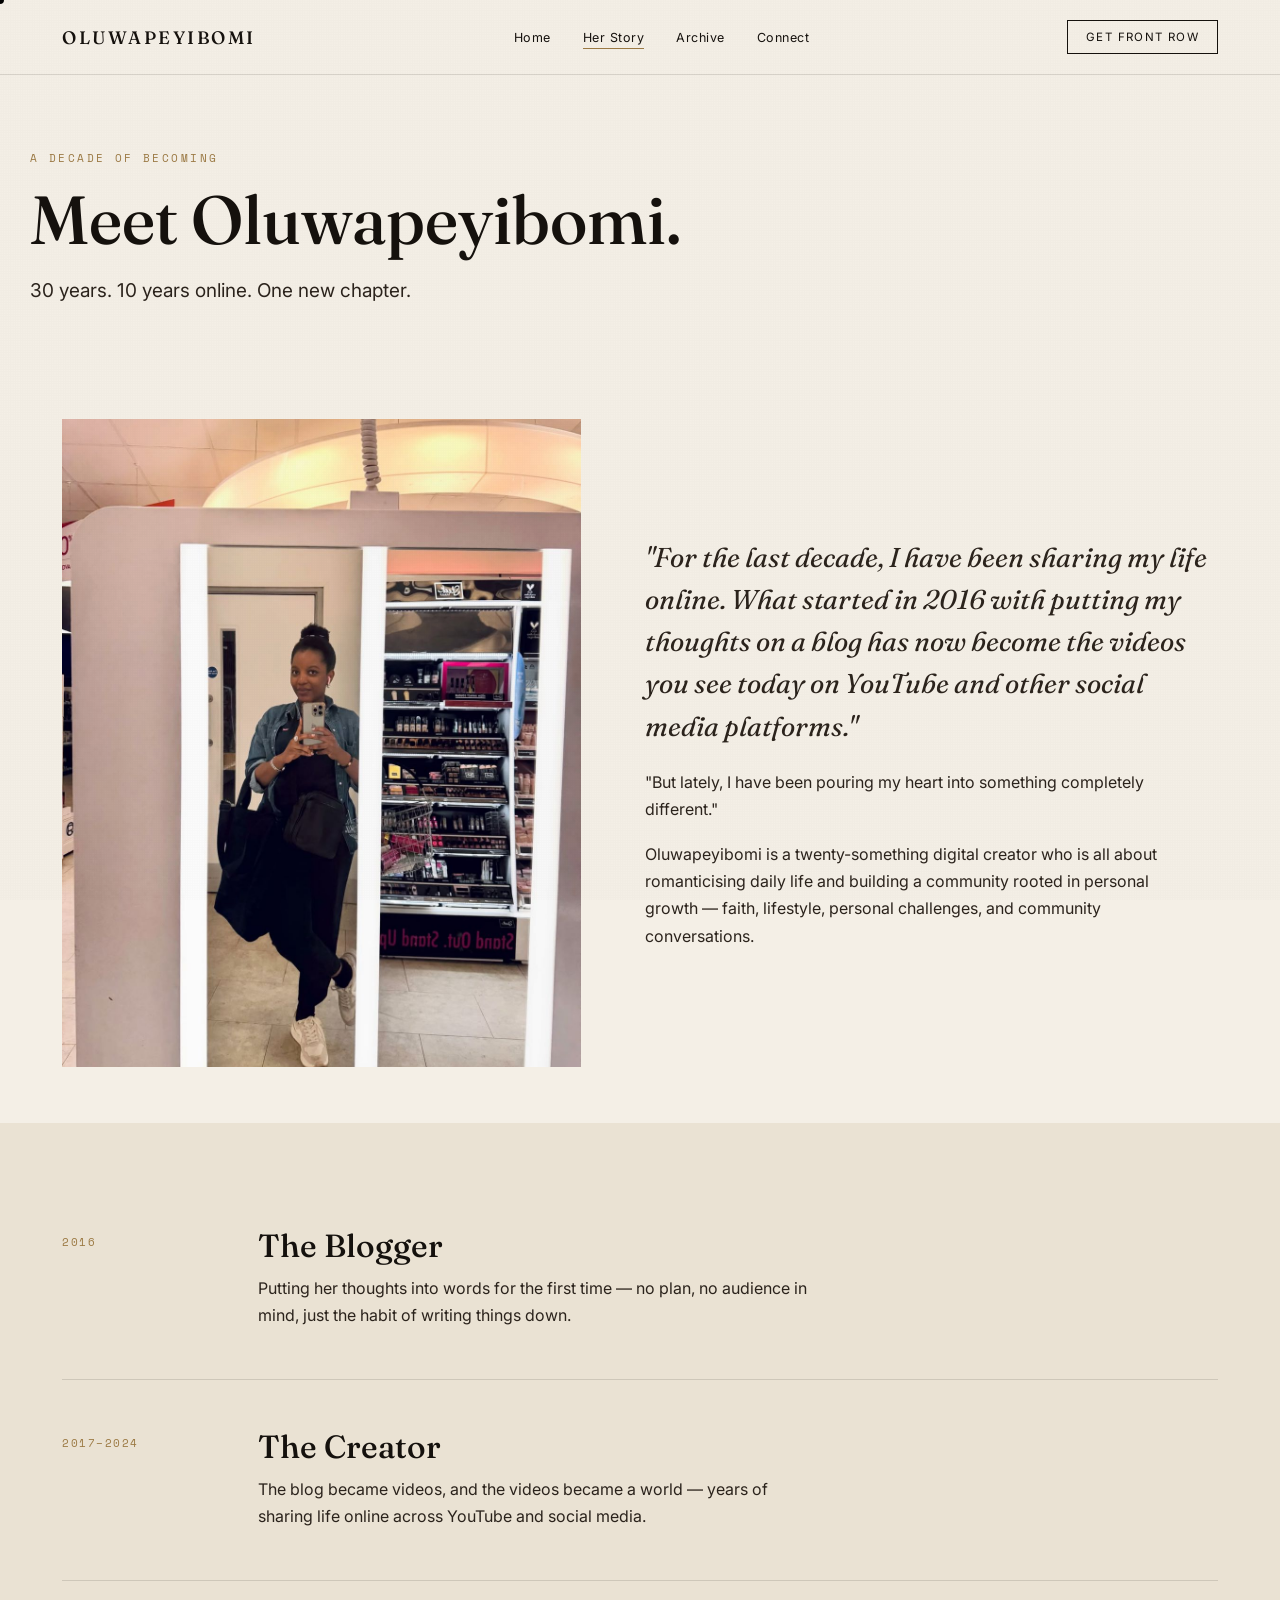
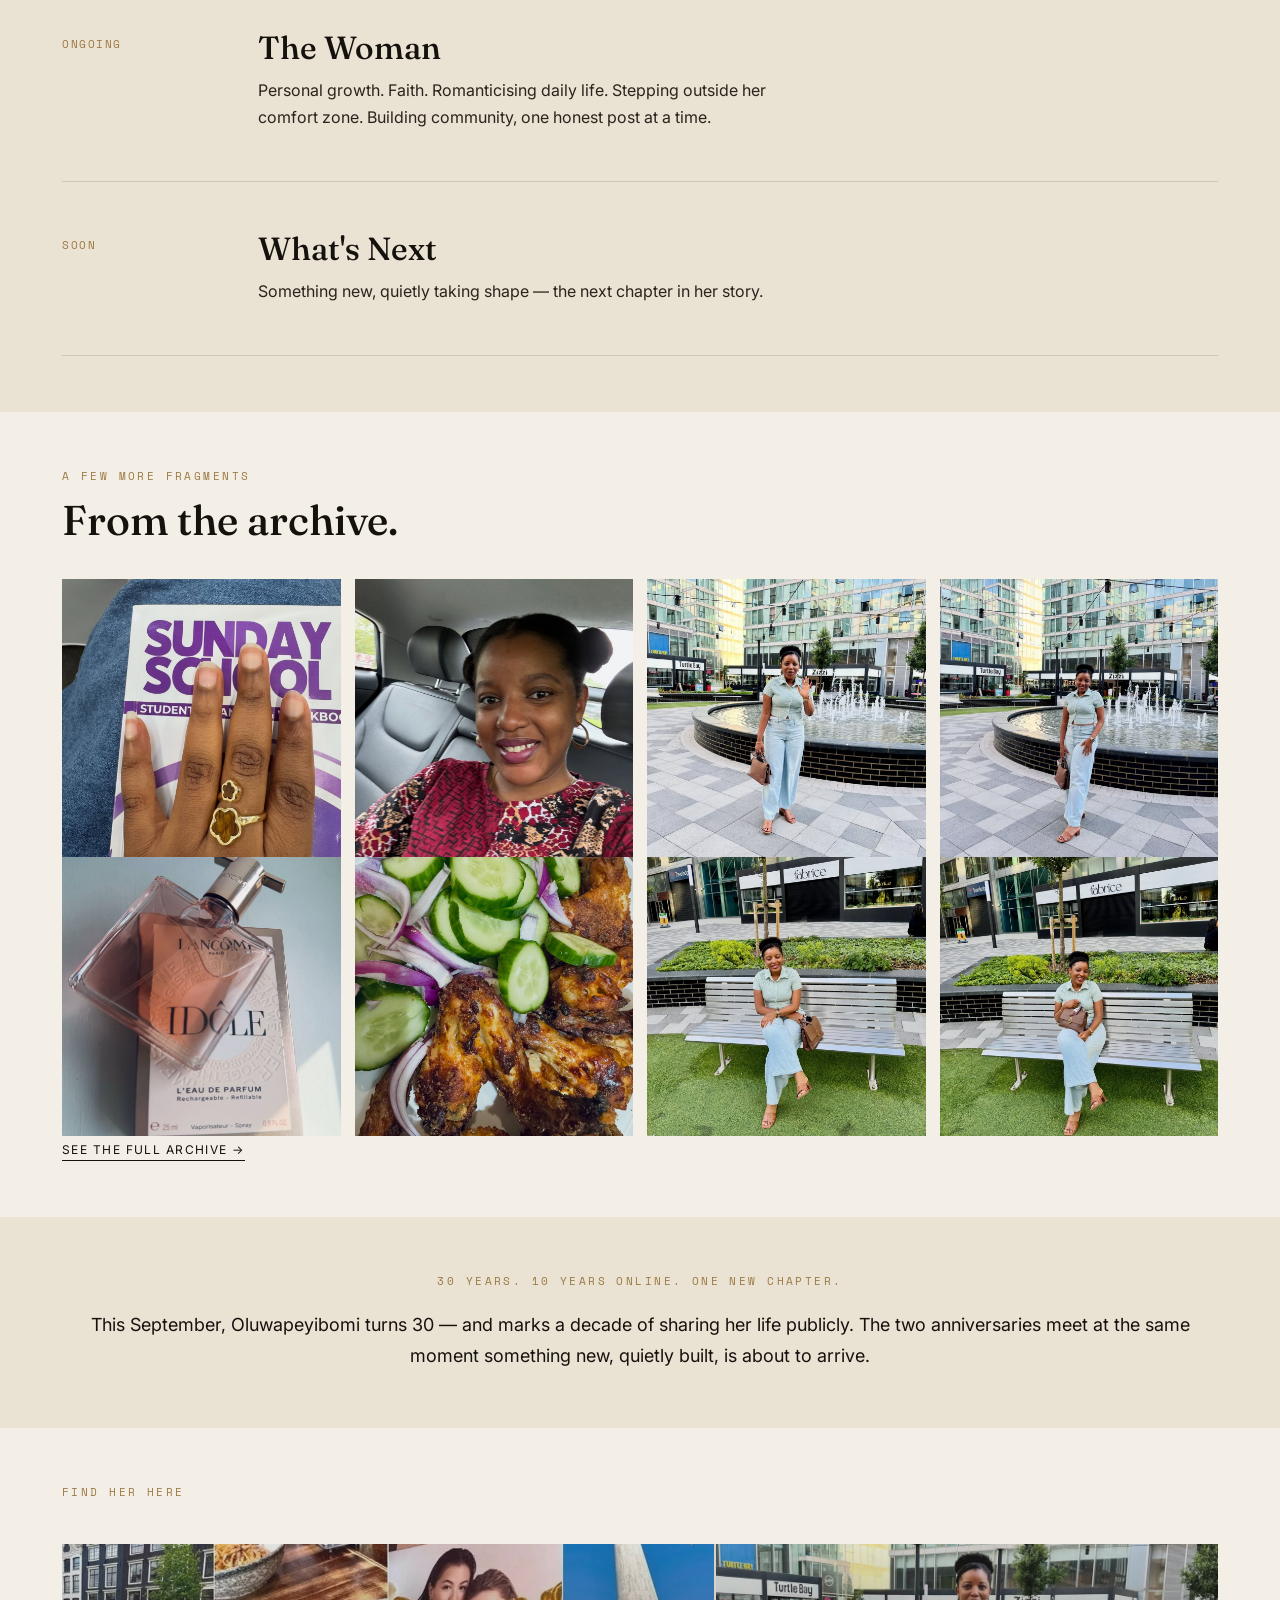
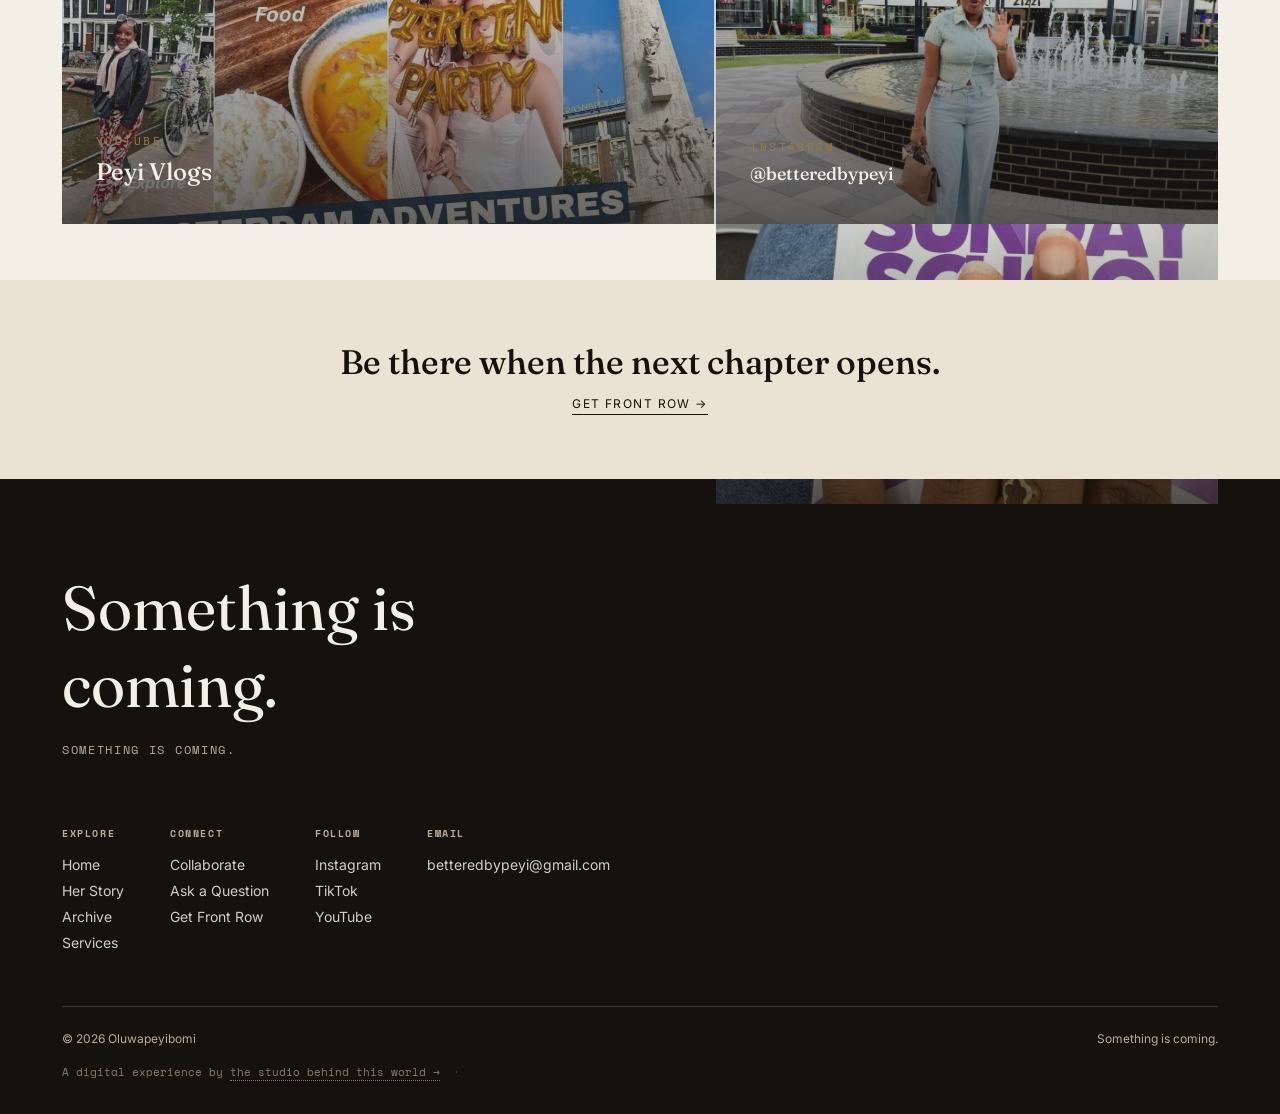
==== about.html @ 67ed39f3 "Add admin panel" ====
<!DOCTYPE html>
<html lang="en">
<head>
<meta charset="UTF-8">
<meta name="viewport" content="width=device-width, initial-scale=1.0">
<title>Her Story — Oluwapeyibomi</title>
<meta name="description" content="A decade of becoming — 30 years of life, 10 years online, and the story so far.">
<meta property="og:title" content="Her Story — Oluwapeyibomi">
<meta property="og:description" content="A decade of becoming — 30 years of life, 10 years online, and the story so far.">
<meta property="og:type" content="website">
<meta property="og:image" content="images/hero/cameraroll-01.jpg">
<link rel="preconnect" href="https://fonts.googleapis.com">
<link rel="preconnect" href="https://fonts.gstatic.com" crossorigin>
<link href="https://fonts.googleapis.com/css2?family=Fraunces:opsz,wght,ital@9..144,300..700,0..1&family=Inter:wght@300;400;500;600&family=Space+Mono:wght@400;700&display=swap" rel="stylesheet">
<link rel="stylesheet" href="style.css">
<script src="theme-loader.js" defer></script>
</head>
<body data-page="about">
<a href="#main" class="skip-link">Skip to content</a>
<div class="scroll-progress" id="scrollProgress"></div>
<div class="page-transition" id="pageTransition">Oluwapeyibomi</div>

<header class="site-nav">
  <div class="nav-row">
    <a href="index.html" class="wordmark" data-nav="home" data-transition>OLUWAPEYIBOMI</a>
    <nav class="nav-links">
      <a href="index.html" data-nav="home" data-transition>Home</a>
      <a href="about.html" data-nav="about" data-transition>Her Story</a>
      <a href="archive.html" data-nav="archive" data-transition>Archive</a>
      <a href="connect.html" data-nav="connect" data-transition>Connect</a>
    </nav>
    <a href="waitlist.html" class="nav-cta desktop-only magnetic" data-nav="waitlist" data-transition data-cursor="ENTER">Get Front Row</a>
    <button class="menu-btn" id="menuOpen" aria-label="Open menu"><span></span><span></span><span></span></button>
  </div>
</header>

<div class="mobile-menu" id="mobileMenu">
  <button class="close-btn" id="menuClose">Close &#10005;</button>
  <a href="index.html" data-nav="home" data-transition>Home</a>
  <a href="about.html" data-nav="about" data-transition>Her Story</a>
  <a href="archive.html" data-nav="archive" data-transition>Archive</a>
  <a href="connect.html" data-nav="connect" data-transition>Connect</a>
  <a href="ask.html" data-nav="ask" data-transition>Ask a Question</a>
  <a href="waitlist.html" class="mm-cta" data-nav="waitlist" data-transition>Get Front Row</a>
</div>

<div class="sticky-cta" id="stickyCta">
  <span>Something is coming</span>
  <a href="waitlist.html" data-transition>Get Front Row &rarr;</a>
</div>

<main id="main">

  <div class="page-head container">
    <div class="mono-label">A DECADE OF BECOMING</div>
    <h1>Meet Oluwapeyibomi.</h1>
    <p class="editorial-lede" style="margin-top:20px;">30 years. 10 years online. One new chapter.</p>
  </div>

  <section class="section-tight" data-theme="light">
    <div class="container split reveal">
      <div class="pframe pframe-archive hoverable" data-lightbox-id="softlife-01" data-cursor="VIEW"><img src="images/full/softlife-01.jpg" loading="lazy" decoding="async" alt="IN JPEGS1-14 Not a morning person but trying to smile2-14 At my favourite heal…"></div>
      <div>
        <p class="quiet-statement">"For the last decade, I have been sharing my life online. What started in 2016 with putting my thoughts on a blog has now become the videos you see today on YouTube and other social media platforms."</p>
        <p style="margin-top:22px;color:var(--color-charcoal-softer);max-width:52ch;">"But lately, I have been pouring my heart into something completely different."</p>
        <p style="margin-top:18px;color:var(--color-charcoal-softer);max-width:52ch;">Oluwapeyibomi is a twenty-something digital creator who is all about romanticising daily life and building a community rooted in personal growth &mdash; faith, lifestyle, personal challenges, and community conversations.</p>
      </div>
    </div>
  </section>

  <section class="section-tight section-cream2" data-theme="light">
    <div class="container reveal">
      <div class="narrative-row"><div class="narrative-tag">2016</div><div><h3>The Blogger</h3><p>Putting her thoughts into words for the first time &mdash; no plan, no audience in mind, just the habit of writing things down.</p></div></div>
      <div class="narrative-row"><div class="narrative-tag">2017&ndash;2024</div><div><h3>The Creator</h3><p>The blog became videos, and the videos became a world &mdash; years of sharing life online across YouTube and social media.</p></div></div>
      <div class="narrative-row"><div class="narrative-tag">ONGOING</div><div><h3>The Woman</h3><p>Personal growth. Faith. Romanticising daily life. Stepping outside her comfort zone. Building community, one honest post at a time.</p></div></div>
      <div class="narrative-row"><div class="narrative-tag">Soon</div><div><h3>What's Next</h3><p>Something new, quietly taking shape &mdash; the next chapter in her story.</p></div></div>
    </div>
  </section>

  <section class="section-tight" data-theme="light">
    <div class="container reveal">
      <div class="mono-label">A FEW MORE FRAGMENTS</div>
      <h2 class="display-md" style="margin-top:14px;">From the archive.</h2>
      <div class="masonry" style="margin-top:36px;"><div class="pframe pframe-square hoverable" data-lightbox-id="softlife-03" data-cursor="VIEW"><img src="images/full/softlife-03.jpg" loading="lazy" decoding="async" alt="IN JPEGS1-14 Not a morning person but trying to smile2-14 At my favourite heal…"></div>
<div class="pframe pframe-square hoverable" data-lightbox-id="softlife-04" data-cursor="VIEW"><img src="images/full/softlife-04.jpg" loading="lazy" decoding="async" alt="IN JPEGS1-14 Not a morning person but trying to smile2-14 At my favourite heal…"></div>
<div class="pframe pframe-square hoverable" data-lightbox-id="softlife-05" data-cursor="VIEW"><img src="images/full/softlife-05.jpg" loading="lazy" decoding="async" alt="IN JPEGS1-14 Not a morning person but trying to smile2-14 At my favourite heal…"></div>
<div class="pframe pframe-square hoverable" data-lightbox-id="softlife-06" data-cursor="VIEW"><img src="images/full/softlife-06.jpg" loading="lazy" decoding="async" alt="IN JPEGS1-14 Not a morning person but trying to smile2-14 At my favourite heal…"></div>
<div class="pframe pframe-square hoverable" data-lightbox-id="cameraroll-03" data-cursor="VIEW"><img src="images/full/cameraroll-03.jpg" loading="lazy" decoding="async" alt="Remember when we just posted on IG and went about our day without overthinking, no…"></div>
<div class="pframe pframe-square hoverable" data-lightbox-id="cameraroll-04" data-cursor="VIEW"><img src="images/full/cameraroll-04.jpg" loading="lazy" decoding="async" alt="Remember when we just posted on IG and went about our day without overthinking, no…"></div>
<div class="pframe pframe-square hoverable" data-lightbox-id="cameraroll-05" data-cursor="VIEW"><img src="images/full/cameraroll-05.jpg" loading="lazy" decoding="async" alt="Remember when we just posted on IG and went about our day without overthinking, no…"></div>
<div class="pframe pframe-square hoverable" data-lightbox-id="cameraroll-06" data-cursor="VIEW"><img src="images/full/cameraroll-06.jpg" loading="lazy" decoding="async" alt="Remember when we just posted on IG and went about our day without overthinking, no…"></div></div>
      <a href="archive.html" class="btn-ghost" data-transition style="margin-top:6px;display:inline-block;">See the full archive &rarr;</a>
    </div>
  </section>

  <section class="section-tight section-cream2" data-theme="light">
    <div class="container center-block reveal">
      <div class="mono-label">30 YEARS. 10 YEARS ONLINE. ONE NEW CHAPTER.</div>
      <p style="margin-top:20px;font-size:18px;line-height:1.75;">This September, Oluwapeyibomi turns 30 &mdash; and marks a decade of sharing her life publicly. The two anniversaries meet at the same moment something new, quietly built, is about to arrive.</p>
    </div>
  </section>

  <section class="section-tight" data-theme="light">
    <div class="container reveal">
      <div class="mono-label">FIND HER HERE</div>
      <div class="dw-grid">
        <a class="dw-cell" href="https://youtube.com/@peyivlogs" target="_blank" rel="noopener" style="min-height:280px;" data-cursor="WATCH"><img src="images/full/vlogs-01.jpg" alt="Peyi Vlogs"><div class="dw-cell-inner"><div class="mono-label">YOUTUBE</div><h3>Peyi Vlogs</h3></div></a>
        <div>
          <a class="dw-cell" href="https://www.instagram.com/betteredbypeyi" target="_blank" rel="noopener" style="min-height:139px;margin-bottom:1px;" data-cursor="VIEW"><img src="images/full/cameraroll-03.jpg" alt="Instagram"><div class="dw-cell-inner"><div class="mono-label">INSTAGRAM</div><h3 style="font-size:18px;">@betteredbypeyi</h3></div></a>
          <a class="dw-cell" href="https://www.tiktok.com/@betteredbypeyi" target="_blank" rel="noopener" style="min-height:139px;" data-cursor="VIEW"><img src="images/full/softlife-03.jpg" alt="TikTok"><div class="dw-cell-inner"><div class="mono-label">TIKTOK</div><h3 style="font-size:18px;">@betteredbypeyi</h3></div></a>
        </div>
      </div>
    </div>
  </section>

  <div class="cta-band section-cream2 reveal" data-theme="light">
    <div class="container-narrow">
      <h3 class="display-md">Be there when the next chapter opens.</h3>
      <a href="waitlist.html" class="btn-ghost" data-transition>Get Front Row &rarr;</a>
    </div>
  </div>
</main>

<footer data-theme="dark">
  <div class="container">
    <div class="footer-statement">Something is<br>coming.</div>
    <div class="footer-sub">Something is coming.</div>
    <div class="footer-top">
      <div class="footer-links">
        <div class="footer-col">
          <h4>Explore</h4>
          <a href="index.html" data-transition>Home</a>
          <a href="about.html" data-transition>Her Story</a>
          <a href="archive.html" data-transition>Archive</a>
          <a href="services.html" data-transition>Services</a>
        </div>
        <div class="footer-col">
          <h4>Connect</h4>
          <a href="connect.html" data-transition>Collaborate</a>
          <a href="ask.html" data-transition>Ask a Question</a>
          <a href="waitlist.html" data-transition>Get Front Row</a>
        </div>
        <div class="footer-col">
          <h4>Follow</h4>
          <a href="https://www.instagram.com/betteredbypeyi" target="_blank" rel="noopener">Instagram</a>
          <a href="https://www.tiktok.com/@betteredbypeyi" target="_blank" rel="noopener">TikTok</a>
          <a href="https://youtube.com/@peyivlogs" target="_blank" rel="noopener">YouTube</a>
        </div>
        <div class="footer-col">
          <h4>Email</h4>
          <a href="mailto:betteredbypeyi@gmail.com">betteredbypeyi@gmail.com</a>
        </div>
      </div>
    </div>
    <div class="footer-bottom">
      <span>&copy; <span id="yearNow"></span> Oluwapeyibomi</span>
      <span>Something is coming.</span>
    </div>
    <div class="footer-credit">
      A digital experience by <a href="#" id="creditLink">the studio behind this world &rarr;</a>
      <span class="footer-credit-mark" id="secretMark" tabindex="0" role="button" aria-label="A small mark">&middot;</span>
      <div class="secret-message" id="secretMessage">You found something that wasn't asking for your attention.<br>Maybe that's the point.</div>
    </div>
  </div>
</footer>

<div class="credits-overlay" id="creditsOverlay">
  <button class="credits-close">Close &#10005;</button>
  <div class="credits-inner">
    <div class="mono-label">THE PERSON WHO BUILT THIS WORLD</div>
    <p class="quiet-statement" style="margin:20px auto 0;">A quiet, image-driven website built to slow visitors down before it asks anything of them.</p>
    <div class="credits-list">
      <div class="credits-row"><span>Creative direction</span><span>&mdash;</span></div>
      <div class="credits-row"><span>Interaction design</span><span>&mdash;</span></div>
      <div class="credits-row"><span>Typography</span><span>Fraunces / Inter / Space Mono</span></div>
      <div class="credits-row"><span>Motion</span><span>Noise &rarr; Focus system</span></div>
      <div class="credits-row"><span>Development</span><span>&mdash;</span></div>
    </div>
  </div>
</div>

<div class="lightbox" id="lightbox">
  <button class="lightbox-close" id="lbClose">Close &#10005;</button>
  <button class="lightbox-nav lightbox-prev" id="lbPrev" aria-label="Previous image">&#8592;</button>
  <button class="lightbox-nav lightbox-next" id="lbNext" aria-label="Next image">&#8594;</button>
  <div class="lightbox-stage"><img id="lbImg" src="" alt=""></div>
  <div class="lightbox-meta">
    <div class="lightbox-cat" id="lbCat"></div>
    <div class="lightbox-caption" id="lbCaption"></div>
    <div class="lightbox-counter" id="lbCounter"></div>
  </div>
</div>

<script src="images/manifest.js"></script>
<script src="script.js"></script>
</body>
</html>
---- style.css ----
/* =========================================================
   OLUWAPEYIBOMI — design system v5
   ========================================================= */

:root{
  /* ---- color ---- */
  --color-cream:#F4EFE6;
  --color-paper:#FAF7F1;
  --color-cream-2:#EAE2D3;
  --color-charcoal:#15110D;
  --color-charcoal-soft:#221B15;
  --color-charcoal-softer:#2B231C;
  --color-taupe:#8C7A67;
  --color-taupe-light:#BBAA97;
  --color-accent:#9C7A44;
  --color-accent-soft:#D8B98A;
  --color-line: rgba(21,17,13,0.13);
  --color-line-invert: rgba(244,239,230,0.16);
  --color-warn:#A6432F;

  /* ---- type ---- */
  --font-display:'Fraunces', serif;
  --font-body:'Inter', sans-serif;
  --font-mono:'Space Mono', monospace;

  /* ---- easing ---- */
  --ease-smooth: cubic-bezier(.22,.61,.36,1);
  --ease-expo: cubic-bezier(.16,1,.3,1);
  --ease-dramatic: cubic-bezier(.76,0,.24,1);

  /* ---- spacing ---- */
  --space-xs: 8px;
  --space-sm: 16px;
  --space-md: 28px;
  --space-lg: 56px;
  --space-xl: 96px;
  --space-2xl: 140px;

  --container: 1220px;
  --container-narrow: 800px;

  /* ---- z-layers ---- */
  --z-nav: 500;
  --z-cursor: 3000;
  --z-transition: 2500;
  --z-lightbox: 2000;
  --z-menu: 600;
  --z-sticky: 400;
  --z-grain: 9999;

  --mx: 0;
  --my: 0;
}

*{box-sizing:border-box;}
html{scroll-behavior:smooth;}
body{
  margin:0;background:var(--color-cream);color:var(--color-charcoal);font-family:var(--font-body);
  font-weight:400;-webkit-font-smoothing:antialiased;overflow-x:hidden;
}
img{max-width:100%;display:block;}
a{color:inherit;text-decoration:none;}
button{font-family:inherit;cursor:pointer;background:none;border:none;color:inherit;}
::selection{background:var(--color-accent);color:var(--color-cream);}
:focus-visible{outline:2px solid var(--color-accent);outline-offset:3px;}
.skip-link{position:absolute;left:-999px;top:0;background:var(--color-charcoal);color:var(--color-cream);padding:14px 20px;z-index:2000;font-size:13px;}
.skip-link:focus{left:12px;top:12px;}

body::before{
  content:'';position:fixed;inset:0;pointer-events:none;z-index:var(--z-grain);opacity:.02;
  background-image:radial-gradient(rgba(0,0,0,.6) 1px, transparent 1px);
  background-size:2.4px 2.4px;
  mix-blend-mode:multiply;
}

@media (prefers-reduced-motion: reduce){
  *{animation-duration:.001ms !important;animation-iteration-count:1 !important;transition-duration:.001ms !important;scroll-behavior:auto !important;}
}

/* ---------- TYPE SYSTEM ---------- */
.mono-label{font-family:var(--font-mono);font-size:11px;letter-spacing:.22em;text-transform:uppercase;color:var(--color-accent);}
.section-dark .mono-label{color:var(--color-taupe-light);}
.display-xl{font-family:var(--font-display);font-weight:500;line-height:.98;letter-spacing:-.01em;font-size:clamp(3rem,9vw,7.4rem);margin:0;}
.display-lg{font-family:var(--font-display);font-weight:500;line-height:1.03;letter-spacing:-.01em;font-size:clamp(2.2rem,5.6vw,4.2rem);margin:0;}
.display-md{font-family:var(--font-display);font-weight:500;line-height:1.08;font-size:clamp(1.6rem,3.6vw,2.6rem);margin:0;}
.editorial-lede{font-size:19px;line-height:1.65;color:var(--color-charcoal-softer);max-width:640px;}
.section-dark .editorial-lede{color:var(--color-taupe-light);}
.quiet-statement{font-family:var(--font-display);font-style:italic;font-weight:400;font-size:clamp(1.25rem,2.2vw,1.7rem);line-height:1.55;color:var(--color-charcoal-softer);max-width:68ch;}
.section-dark .quiet-statement{color:var(--color-cream);}

h1,h2,h3{font-family:var(--font-display);font-weight:500;margin:0;line-height:1.05;}
p{line-height:1.7;color:var(--color-charcoal);margin:0;}
.rule{height:1px;background:var(--color-line);border:none;margin:0;}
.section-dark .rule{background:var(--color-line-invert);}
.center-block{text-align:center;max-width:680px;margin:0 auto;}

.container{max-width:var(--container);margin:0 auto;padding:0 32px;}
@media (max-width:640px){.container{padding:0 22px;}}
.container-narrow{max-width:var(--container-narrow);margin:0 auto;padding:0 32px;}
@media (max-width:640px){.container-narrow{padding:0 22px;}}

/* ---------- CURSOR ---------- */
.cursor-dot{position:fixed;top:0;left:0;width:8px;height:8px;border-radius:50%;background:var(--color-cream);pointer-events:none;z-index:var(--z-cursor);transform:translate(-50%,-50%);mix-blend-mode:difference;transition:opacity .2s;}
.cursor-label{position:fixed;top:0;left:0;pointer-events:none;z-index:var(--z-cursor);transform:translate(-50%,-50%);font-family:var(--font-mono);font-size:10px;letter-spacing:.12em;text-transform:uppercase;color:var(--color-cream);background:var(--color-charcoal);padding:7px 12px;border-radius:20px;opacity:0;transition:opacity .2s;white-space:nowrap;}
.cursor-label.show{opacity:1;}
@media (hover:none),(max-width:900px){.cursor-dot,.cursor-label{display:none;}}

.scroll-progress{position:fixed;top:0;left:0;height:2px;background:var(--color-accent);width:0%;z-index:var(--z-nav);}
.page-transition{position:fixed;inset:0;background:var(--color-charcoal);color:var(--color-cream);z-index:var(--z-transition);display:flex;align-items:center;justify-content:center;font-family:var(--font-display);font-size:clamp(1.6rem,4vw,3rem);opacity:0;pointer-events:none;transition:opacity .5s var(--ease-expo);text-align:center;padding:20px;}
.page-transition.active{opacity:1;pointer-events:all;}

/* ---------- NAV ---------- */
header.site-nav{
  position:fixed;top:0;left:0;right:0;z-index:var(--z-nav);background:rgba(244,239,230,0.9);
  backdrop-filter:blur(10px);border-bottom:1px solid var(--color-line);
  transition:transform .4s var(--ease-smooth),background .3s,border-color .3s;
}
header.site-nav.nav--dark{background:rgba(21,17,13,0.82);border-bottom-color:var(--color-line-invert);color:var(--color-cream);}
header.site-nav.nav--hidden{transform:translateY(-100%);}
.nav-row{max-width:var(--container);margin:0 auto;padding:20px 32px;display:flex;align-items:center;justify-content:space-between;transition:padding .3s var(--ease-smooth);}
header.site-nav.compact .nav-row{padding:12px 32px;}
@media (max-width:640px){.nav-row{padding:16px 22px;}}
.wordmark{font-family:var(--font-display);font-size:18px;letter-spacing:.14em;font-weight:500;}
.nav-links{display:flex;gap:32px;align-items:center;}
.nav-links a{font-size:12.5px;letter-spacing:.04em;position:relative;padding:4px 0;}
.nav-links a::after{content:'';position:absolute;left:0;bottom:0;width:0;height:1px;background:var(--color-accent);transition:width .35s var(--ease-smooth);}
.nav-links a:hover::after,.nav-links a.active::after{width:100%;}
.nav-cta{font-size:11.5px;letter-spacing:.12em;text-transform:uppercase;border:1px solid currentColor;padding:9px 18px;transition:background .3s,color .3s;white-space:nowrap;}
.nav-cta:hover{background:var(--color-charcoal);color:var(--color-cream);}
.nav--dark .nav-cta:hover{background:var(--color-cream);color:var(--color-charcoal);}
.menu-btn{display:none;flex-direction:column;gap:5px;width:26px;}
.menu-btn span{display:block;height:1px;background:currentColor;width:100%;}
@media (max-width:920px){.nav-links{display:none;}.menu-btn{display:flex;}.nav-cta.desktop-only{display:none;}}

.mobile-menu{position:fixed;inset:0;background:var(--color-charcoal);color:var(--color-cream);z-index:var(--z-menu);display:flex;flex-direction:column;justify-content:center;padding:40px;transform:translateY(-100%);transition:transform .5s var(--ease-expo);}
.mobile-menu.open{transform:translateY(0);}
.mobile-menu a{font-family:var(--font-display);font-size:32px;padding:11px 0;border-bottom:1px solid var(--color-line-invert);}
.mobile-menu .close-btn{position:absolute;top:26px;right:28px;font-size:13px;letter-spacing:.1em;text-transform:uppercase;}
.mobile-menu .mm-cta{margin-top:22px;font-family:var(--font-body);font-size:13px;letter-spacing:.12em;text-transform:uppercase;border:1px solid var(--color-cream);padding:14px 24px;display:inline-block;width:fit-content;}

.sticky-cta{position:fixed;bottom:0;left:0;right:0;z-index:var(--z-sticky);background:var(--color-charcoal);color:var(--color-cream);padding:14px 22px;display:none;align-items:center;justify-content:space-between;gap:14px;transform:translateY(100%);transition:transform .4s var(--ease-smooth);}
.sticky-cta.show{transform:translateY(0);}
.sticky-cta span{font-family:var(--font-mono);font-size:11px;letter-spacing:.1em;text-transform:uppercase;color:var(--color-taupe-light);}
.sticky-cta a{font-size:12px;letter-spacing:.1em;text-transform:uppercase;border-bottom:1px solid var(--color-cream);padding-bottom:2px;}
@media (max-width:760px){.sticky-cta{display:flex;}}

/* ---------- LAYOUT ---------- */
main{padding-top:0;}
section{padding:var(--space-xl) 0;position:relative;}
@media (max-width:760px){section{padding:var(--space-lg) 0;}}
.section-tight{padding:var(--space-lg) 0;}
.section-dark{background:var(--color-charcoal);color:var(--color-cream);}
.section-dark h1,.section-dark h2,.section-dark h3{color:var(--color-cream);}
.section-dark p{color:var(--color-taupe-light);}
.section-paper{background:var(--color-paper);}
.section-cream2{background:var(--color-cream-2);}

.reveal{opacity:0;transform:translateY(28px);transition:opacity .9s var(--ease-expo),transform .9s var(--ease-expo);}
.reveal.in{opacity:1;transform:translateY(0);}

/* ---------- BUTTONS ---------- */
.btn-primary{background:var(--color-charcoal);color:var(--color-cream);padding:16px 30px;font-size:12px;letter-spacing:.14em;text-transform:uppercase;transition:background .3s var(--ease-smooth);display:inline-block;}
.btn-primary:hover{background:var(--color-accent);}
.section-dark .btn-primary{background:var(--color-cream);color:var(--color-charcoal);}
.section-dark .btn-primary:hover{background:var(--color-accent-soft);}
.btn-ghost{font-size:12px;letter-spacing:.12em;text-transform:uppercase;border-bottom:1px solid currentColor;padding-bottom:3px;transition:opacity .3s;display:inline-block;}
.btn-ghost:hover{opacity:.6;}
.magnetic{will-change:transform;transition:transform .25s var(--ease-smooth);}

/* generic frame (placeholders elsewhere on the site) */
.frame{position:relative;overflow:hidden;border:1px solid var(--color-line);background:linear-gradient(155deg,var(--color-cream-2) 0%,#DDD2BE 55%,#C9BBA3 100%);}
.frame-label{position:relative;z-index:2;padding:22px;font-family:var(--font-mono);font-size:10.5px;letter-spacing:.14em;text-transform:uppercase;color:var(--color-charcoal-softer);display:flex;align-items:flex-end;height:100%;}

/* ---------- PHOTO FRAMES ---------- */
.pframe{position:relative;overflow:hidden;background:var(--color-cream-2);}
.pframe img{width:100%;height:100%;object-fit:cover;transition:transform .6s var(--ease-smooth);}
.pframe.hoverable:hover img{transform:scale(1.04);}
.pframe-archive{aspect-ratio:4/5;}
.pframe-wide{aspect-ratio:16/10;}
.pframe-square{aspect-ratio:1/1;}
.pframe-tall{aspect-ratio:3/4.4;}

.quote-line{font-family:var(--font-display);font-style:italic;font-weight:400;font-size:clamp(20px,2.6vw,29px);line-height:1.5;color:var(--color-charcoal-softer);max-width:70ch;}
.section-dark .quote-line{color:var(--color-cream);}

/* ---------- SPLIT ---------- */
.split{display:grid;grid-template-columns:.95fr 1.05fr;gap:64px;align-items:center;}
@media (max-width:900px){.split{grid-template-columns:1fr;gap:32px;}}
.split.reverse{grid-template-columns:1.05fr .95fr;}
@media (max-width:900px){.split.reverse{grid-template-columns:1fr;}}
.bignum{font-family:var(--font-display);font-weight:300;font-size:clamp(80px,16vw,220px);line-height:.85;color:var(--color-charcoal);letter-spacing:-.02em;}
.section-dark .bignum{color:var(--color-cream);}

/* ---------- ARCHIVE / MASONRY ---------- */
.archive-filters{display:flex;flex-wrap:wrap;gap:10px;margin:36px 0 44px;}
.filter-btn{padding:9px 18px;border:1px solid var(--color-line);font-size:12px;letter-spacing:.05em;transition:all .25s;}
.filter-btn.active{background:var(--color-charcoal);color:var(--color-cream);border-color:var(--color-charcoal);}
.masonry{column-count:4;column-gap:14px;}
@media (max-width:1100px){.masonry{column-count:3;}}
@media (max-width:760px){.masonry{column-count:2;column-gap:8px;}}
.masonry-item{break-inside:avoid;margin-bottom:14px;position:relative;cursor:pointer;overflow:hidden;transition:opacity .35s var(--ease-smooth),transform .35s var(--ease-smooth);}
@media (max-width:760px){.masonry-item{margin-bottom:8px;}}
.masonry-item img{width:100%;display:block;transition:transform .5s var(--ease-smooth);}
.masonry-item:hover img{transform:scale(1.05);}
.masonry-item.leaving{opacity:0;transform:scale(.94);}
.masonry-tag{position:absolute;bottom:10px;left:10px;font-family:var(--font-mono);font-size:9px;letter-spacing:.1em;text-transform:uppercase;color:#fff;background:rgba(21,17,13,.55);padding:5px 9px;opacity:0;transition:opacity .3s;}
.masonry-item:hover .masonry-tag{opacity:1;}

/* ---- Curated archive (bento) ---- */
.curated-grid{display:grid;grid-template-columns:repeat(4,1fr);grid-auto-rows:150px;grid-auto-flow:dense;gap:14px;}
.curated-item{
  position:relative;overflow:hidden;cursor:pointer;background:var(--color-cream-2);border-radius:3px;
  opacity:0;transform:translateY(24px) scale(.98);
  transition:opacity .7s var(--ease-expo),transform .7s var(--ease-expo),box-shadow .45s var(--ease-smooth);
  transition-delay:calc(var(--i, 0) * 70ms);
  will-change:transform,opacity;
}
.curated-item.in{opacity:1;transform:translateY(0) scale(1);}
.curated-item:hover{box-shadow:0 18px 40px -18px rgba(21,17,13,.35);}
.curated-item:focus-visible{outline:2px solid var(--color-charcoal);outline-offset:3px;}
.curated-item img{
  width:100%;height:100%;object-fit:cover;display:block;
  filter:blur(14px) saturate(.9);opacity:0;transform:scale(1.08);
  transition:transform .7s var(--ease-smooth),filter .5s var(--ease-smooth),opacity .5s var(--ease-smooth);
}
.curated-item img.loaded{filter:blur(0) saturate(1);opacity:1;}
.curated-item:hover img{transform:scale(1.09) rotate(-.15deg);}
.curated-item.-feature{grid-column:span 2;grid-row:span 2;}
.curated-item.-tall{grid-row:span 2;}
.curated-item.-wide{grid-column:span 2;}
.curated-item .masonry-tag{
  opacity:1;bottom:0;left:0;right:0;padding:28px 16px 14px;
  background:linear-gradient(to top,rgba(21,17,13,.68),rgba(21,17,13,0) 85%);
  width:100%;box-sizing:border-box;display:flex;align-items:flex-end;justify-content:space-between;gap:8px;
  transform:translateY(6px);opacity:.92;transition:transform .4s var(--ease-smooth),opacity .4s var(--ease-smooth);
}
.curated-item:hover .masonry-tag{transform:translateY(0);opacity:1;}
.curated-item .masonry-tag span:first-child{position:relative;padding-bottom:2px;}
.curated-item .masonry-tag span:first-child::after{
  content:'';position:absolute;left:0;bottom:0;height:1px;width:0;background:var(--color-cream);
  transition:width .45s var(--ease-smooth);
}
.curated-item:hover .masonry-tag span:first-child::after{width:100%;}
.curated-item .masonry-count{font-family:var(--font-mono);font-size:9px;letter-spacing:.08em;color:rgba(244,239,230,.75);}
@media (prefers-reduced-motion:reduce){
  .curated-item,.curated-item img,.curated-item .masonry-tag{transition-duration:.01ms!important;transition-delay:0s!important;}
  .curated-item{opacity:1;transform:none;}
}
@media (max-width:900px){
  .curated-grid{grid-template-columns:repeat(2,1fr);grid-auto-rows:170px;}
}
@media (max-width:560px){
  .curated-grid{grid-template-columns:1fr;grid-auto-rows:260px;gap:10px;}
  .curated-item.-feature,.curated-item.-wide{grid-column:span 1;}
}

/* ---- Instagram strip ---- */
.insta-strip{display:grid;grid-template-columns:repeat(3,1fr);gap:20px;margin-top:32px;}
.insta-strip .instagram-media{margin:0 !important;width:100% !important;}
@media (max-width:900px){.insta-strip{grid-template-columns:1fr;max-width:420px;}}

.filmstrip{display:flex;gap:14px;overflow-x:auto;padding-bottom:10px;margin-top:36px;scrollbar-width:thin;}
.filmstrip::-webkit-scrollbar{height:5px;}
.filmstrip::-webkit-scrollbar-thumb{background:var(--color-line);}
.filmstrip .pframe{flex:0 0 auto;width:220px;cursor:pointer;}
.filmstrip .pframe.tall{width:190px;}

/* ---------- LIGHTBOX ---------- */
.lightbox{position:fixed;inset:0;background:rgba(21,17,13,.96);z-index:var(--z-lightbox);display:none;align-items:center;justify-content:center;flex-direction:column;}
.lightbox.open{display:flex;}
.lightbox-stage{position:relative;max-width:92vw;max-height:76vh;display:flex;align-items:center;justify-content:center;}
.lightbox-stage img{max-width:92vw;max-height:76vh;object-fit:contain;opacity:0;transform:scale(.98);transition:opacity .35s var(--ease-smooth),transform .35s var(--ease-smooth);}
.lightbox-stage img.loaded{opacity:1;transform:scale(1);}
.lightbox-meta{color:var(--color-cream);text-align:center;margin-top:22px;max-width:640px;padding:0 20px;}
.lightbox-cat{font-family:var(--font-mono);font-size:10px;letter-spacing:.16em;text-transform:uppercase;color:var(--color-accent-soft);}
.lightbox-caption{font-family:var(--font-display);font-style:italic;font-size:16px;color:var(--color-taupe-light);margin-top:10px;line-height:1.5;}
.lightbox-counter{font-family:var(--font-mono);font-size:11px;color:var(--color-taupe-light);margin-top:12px;}
.lightbox-close{position:absolute;top:24px;right:28px;color:var(--color-cream);font-size:13px;letter-spacing:.1em;text-transform:uppercase;z-index:5;}
.lightbox-nav{position:absolute;top:50%;transform:translateY(-50%);color:var(--color-cream);font-size:28px;padding:14px;z-index:5;opacity:.7;transition:opacity .2s;}
.lightbox-nav:hover{opacity:1;}
.lightbox-prev{left:8px;}
.lightbox-next{right:8px;}
@media (max-width:640px){.lightbox-nav{font-size:22px;padding:10px;}}

.narrative-row{display:grid;grid-template-columns:160px 1fr;gap:36px;padding:50px 0;border-bottom:1px solid var(--color-line);}
@media (max-width:700px){.narrative-row{grid-template-columns:1fr;gap:12px;}}
.narrative-tag{font-family:var(--font-mono);font-size:11px;letter-spacing:.14em;text-transform:uppercase;color:var(--color-accent);padding-top:5px;}
.narrative-row h3{font-size:clamp(22px,3vw,32px);margin-bottom:12px;}
.narrative-row p{max-width:56ch;color:var(--color-charcoal-softer);}

.dw-grid{display:grid;grid-template-columns:1.3fr 1fr;gap:2px;margin-top:44px;background:var(--color-line);}
@media (max-width:820px){.dw-grid{grid-template-columns:1fr;}}
.dw-cell{background:var(--color-cream-2);position:relative;overflow:hidden;min-height:280px;}
.dw-cell img{position:absolute;inset:0;width:100%;height:100%;object-fit:cover;opacity:.9;}
.dw-cell::after{content:'';position:absolute;inset:0;background:linear-gradient(180deg,rgba(21,17,13,.1),rgba(21,17,13,.65));}
.dw-cell-inner{position:relative;z-index:2;padding:34px;color:var(--color-cream);height:100%;display:flex;flex-direction:column;justify-content:flex-end;}
.dw-cell-inner h3{font-size:24px;margin:10px 0 6px;}
.dw-arrow{margin-top:14px;font-size:13px;letter-spacing:.08em;border-bottom:1px solid var(--color-cream);padding-bottom:2px;width:fit-content;}

/* ---------- LOCKED STATES ---------- */
.locked-state{margin-top:18px;padding:46px 36px;text-align:center;border:1px dashed var(--color-line);background:repeating-linear-gradient(180deg,transparent 0 26px,rgba(21,17,13,.035) 26px 27px);}
.section-dark .locked-state{border-color:var(--color-line-invert);background:repeating-linear-gradient(180deg,transparent 0 26px,rgba(244,239,230,.03) 26px 27px);}
.locked-state h3{font-size:22px;margin-bottom:8px;}
.locked-state p{color:var(--color-charcoal-softer);max-width:44ch;margin:0 auto;}
.section-dark .locked-state p{color:var(--color-taupe-light);}

.cta-band{padding:64px 0;text-align:center;}
.cta-band h3{font-size:clamp(22px,3.2vw,34px);}
.cta-band .btn-ghost{margin-top:16px;}

/* ---------- FORMS ---------- */
.form-block{max-width:560px;margin-top:40px;}
.form-block.is-focused-mode .field:not(.active){opacity:.4;}
.field{margin-bottom:24px;transition:opacity .3s;}
.field label{display:block;font-family:var(--font-mono);font-size:10.5px;letter-spacing:.14em;text-transform:uppercase;color:var(--color-taupe);margin-bottom:9px;}
.field input,.field textarea{width:100%;background:transparent;border:none;border-bottom:1px solid var(--color-line);padding:10px 0;font-family:var(--font-body);font-size:16px;color:inherit;transition:border-color .3s;}
.section-dark .field input,.section-dark .field textarea{border-bottom:1px solid var(--color-line-invert);}
.field textarea{resize:vertical;min-height:88px;}
.field input:focus,.field textarea:focus{outline:none;border-color:var(--color-accent);}
.field-row{display:grid;grid-template-columns:1fr 1fr;gap:22px;}
@media (max-width:560px){.field-row{grid-template-columns:1fr;}}
.field-error{font-family:var(--font-mono);font-size:11px;color:var(--color-warn);margin-top:6px;display:none;}
.form-error{font-family:var(--font-mono);font-size:12px;color:var(--color-warn);margin-top:16px;display:none;text-align:center;}
.form-error.show{display:block;}
.form-error a{color:inherit;text-decoration:underline;}
.submit-btn[disabled]{opacity:.55;cursor:not-allowed;}
.field.invalid input,.field.invalid textarea{border-color:var(--color-warn);}
.field.invalid .field-error{display:block;}
.chip-select{display:flex;flex-wrap:wrap;gap:9px;margin-top:8px;}
.chip-option{padding:8px 15px;border:1px solid var(--color-line);font-size:12px;transition:all .25s;}
.chip-option.selected{background:var(--color-charcoal);color:var(--color-cream);border-color:var(--color-charcoal);}
.submit-btn{background:var(--color-charcoal);color:var(--color-cream);padding:15px 32px;font-size:12px;letter-spacing:.14em;text-transform:uppercase;margin-top:6px;transition:background .3s;}
.submit-btn:hover{background:var(--color-accent);}
.section-dark .submit-btn{background:var(--color-cream);color:var(--color-charcoal);}
.confirm-state{display:none;}
.confirm-state.show{display:block;animation:confirmIn .6s var(--ease-smooth);}
@keyframes confirmIn{from{opacity:0;transform:translateY(14px);}to{opacity:1;transform:translateY(0);}}
.confirm-state h3{font-size:34px;margin-bottom:12px;}
.confirm-ring{width:52px;height:52px;border-radius:50%;border:1px solid var(--color-accent);display:flex;align-items:center;justify-content:center;margin-bottom:18px;font-size:20px;color:var(--color-accent);}
.section-dark .confirm-ring{border-color:var(--color-accent-soft);color:var(--color-accent-soft);}
form.hide{display:none;}
.privacy-note{font-family:var(--font-mono);font-size:10.5px;color:var(--color-taupe);margin-top:14px;letter-spacing:.02em;}

.list-flex{display:flex;flex-wrap:wrap;gap:14px 26px;margin-top:34px;}
.list-flex span{font-family:var(--font-display);font-size:clamp(17px,2.3vw,25px);color:var(--color-charcoal-softer);}
.toc-line{display:flex;justify-content:space-between;padding:15px 0;border-bottom:1px solid var(--color-line);font-size:15px;color:var(--color-charcoal-softer);}
.soon-tag{font-family:var(--font-mono);font-size:10px;letter-spacing:.1em;text-transform:uppercase;color:var(--color-taupe);}

/* ---------- CONNECT NUMBERED LINKS ---------- */
.connect-list{margin-top:44px;border-top:1px solid var(--color-line);}
.connect-row{display:flex;align-items:baseline;gap:22px;padding:26px 0;border-bottom:1px solid var(--color-line);transition:opacity .25s;}
.connect-row:hover{opacity:.6;}
.connect-num{font-family:var(--font-mono);font-size:12px;color:var(--color-accent);}
.connect-row h3{font-size:clamp(20px,2.6vw,28px);}

/* ---------- FOOTER ---------- */
footer{background:var(--color-charcoal);color:var(--color-cream);padding:90px 0 34px;}
.footer-statement{font-family:var(--font-display);font-size:clamp(30px,6vw,62px);max-width:14ch;}
.footer-sub{font-family:var(--font-mono);font-size:12px;letter-spacing:.14em;text-transform:uppercase;color:var(--color-taupe-light);margin-top:18px;}
.footer-top{display:flex;justify-content:space-between;flex-wrap:wrap;gap:44px;padding:54px 0 46px;border-bottom:1px solid var(--color-line-invert);}
.footer-links{display:flex;gap:46px;flex-wrap:wrap;}
.footer-col h4{font-family:var(--font-mono);font-size:10px;letter-spacing:.16em;text-transform:uppercase;color:var(--color-taupe-light);margin-bottom:15px;}
.footer-col a{display:block;font-size:14px;margin-bottom:9px;color:var(--color-cream);opacity:.85;}
.footer-col a:hover{opacity:1;}
.footer-bottom{display:flex;justify-content:space-between;padding-top:24px;font-size:12px;color:var(--color-taupe-light);flex-wrap:wrap;gap:10px;}
.footer-credit{margin-top:18px;font-family:var(--font-mono);font-size:11px;color:var(--color-taupe);position:relative;display:inline-block;}
.footer-credit a{border-bottom:1px dotted var(--color-taupe);}
.footer-credit-mark{cursor:pointer;padding:2px 6px;opacity:.5;}
.secret-message{
  display:none;margin-top:10px;font-family:var(--font-mono);font-size:11px;color:var(--color-accent-soft);
  max-width:340px;line-height:1.6;
}
.secret-message.show{display:block;animation:confirmIn .6s var(--ease-smooth);}

.credits-overlay{position:fixed;inset:0;background:rgba(21,17,13,.97);z-index:var(--z-lightbox);display:none;align-items:center;justify-content:center;padding:24px;}
.credits-overlay.open{display:flex;}
.credits-inner{max-width:560px;color:var(--color-cream);text-align:center;}
.credits-inner .mono-label{color:var(--color-taupe-light);}
.credits-list{margin-top:30px;text-align:left;border-top:1px solid var(--color-line-invert);}
.credits-row{display:flex;justify-content:space-between;padding:16px 0;border-bottom:1px solid var(--color-line-invert);font-size:14px;color:var(--color-taupe-light);}
.credits-close{position:fixed;top:24px;right:28px;color:var(--color-cream);font-size:13px;letter-spacing:.1em;text-transform:uppercase;}

.page-head{padding:150px 0 56px;}
.page-head.on-dark{background:var(--color-charcoal);color:var(--color-cream);}
.page-head .mono-label{margin-bottom:18px;display:block;}
.page-head h1{font-size:clamp(36px,6vw,68px);max-width:16ch;}

/* ---------- PHOTO HERO (image is the hero) ---------- */
.hero-photo{position:relative;height:min(94vh,900px);min-height:560px;overflow:hidden;background:var(--color-charcoal);}
.hero-photo-img{position:absolute;inset:0;width:100%;height:100%;object-fit:cover;object-position:center 22%;}
.hero-photo-overlay{position:absolute;inset:0;background:linear-gradient(180deg,rgba(21,17,13,.05) 0%,rgba(21,17,13,.1) 45%,rgba(21,17,13,.78) 100%);}
.hero-photo-content{position:absolute;left:0;right:0;bottom:0;z-index:2;padding:0 0 64px;}
.hero-photo-content .mono-label{color:var(--color-taupe-light);}
.hero-photo-content h1{font-family:var(--font-display);font-weight:500;line-height:1.05;letter-spacing:-.01em;font-size:clamp(1.9rem,4.4vw,3.4rem);margin:16px 0 0;color:var(--color-cream);}
.hero-photo-content p{margin-top:14px;color:var(--color-taupe-light);font-size:16px;max-width:46ch;}
@media (max-width:700px){
  .hero-photo{height:min(88vh,680px);}
  .hero-photo-img{object-position:center 18%;}
  .hero-photo-content{padding-bottom:44px;}
}
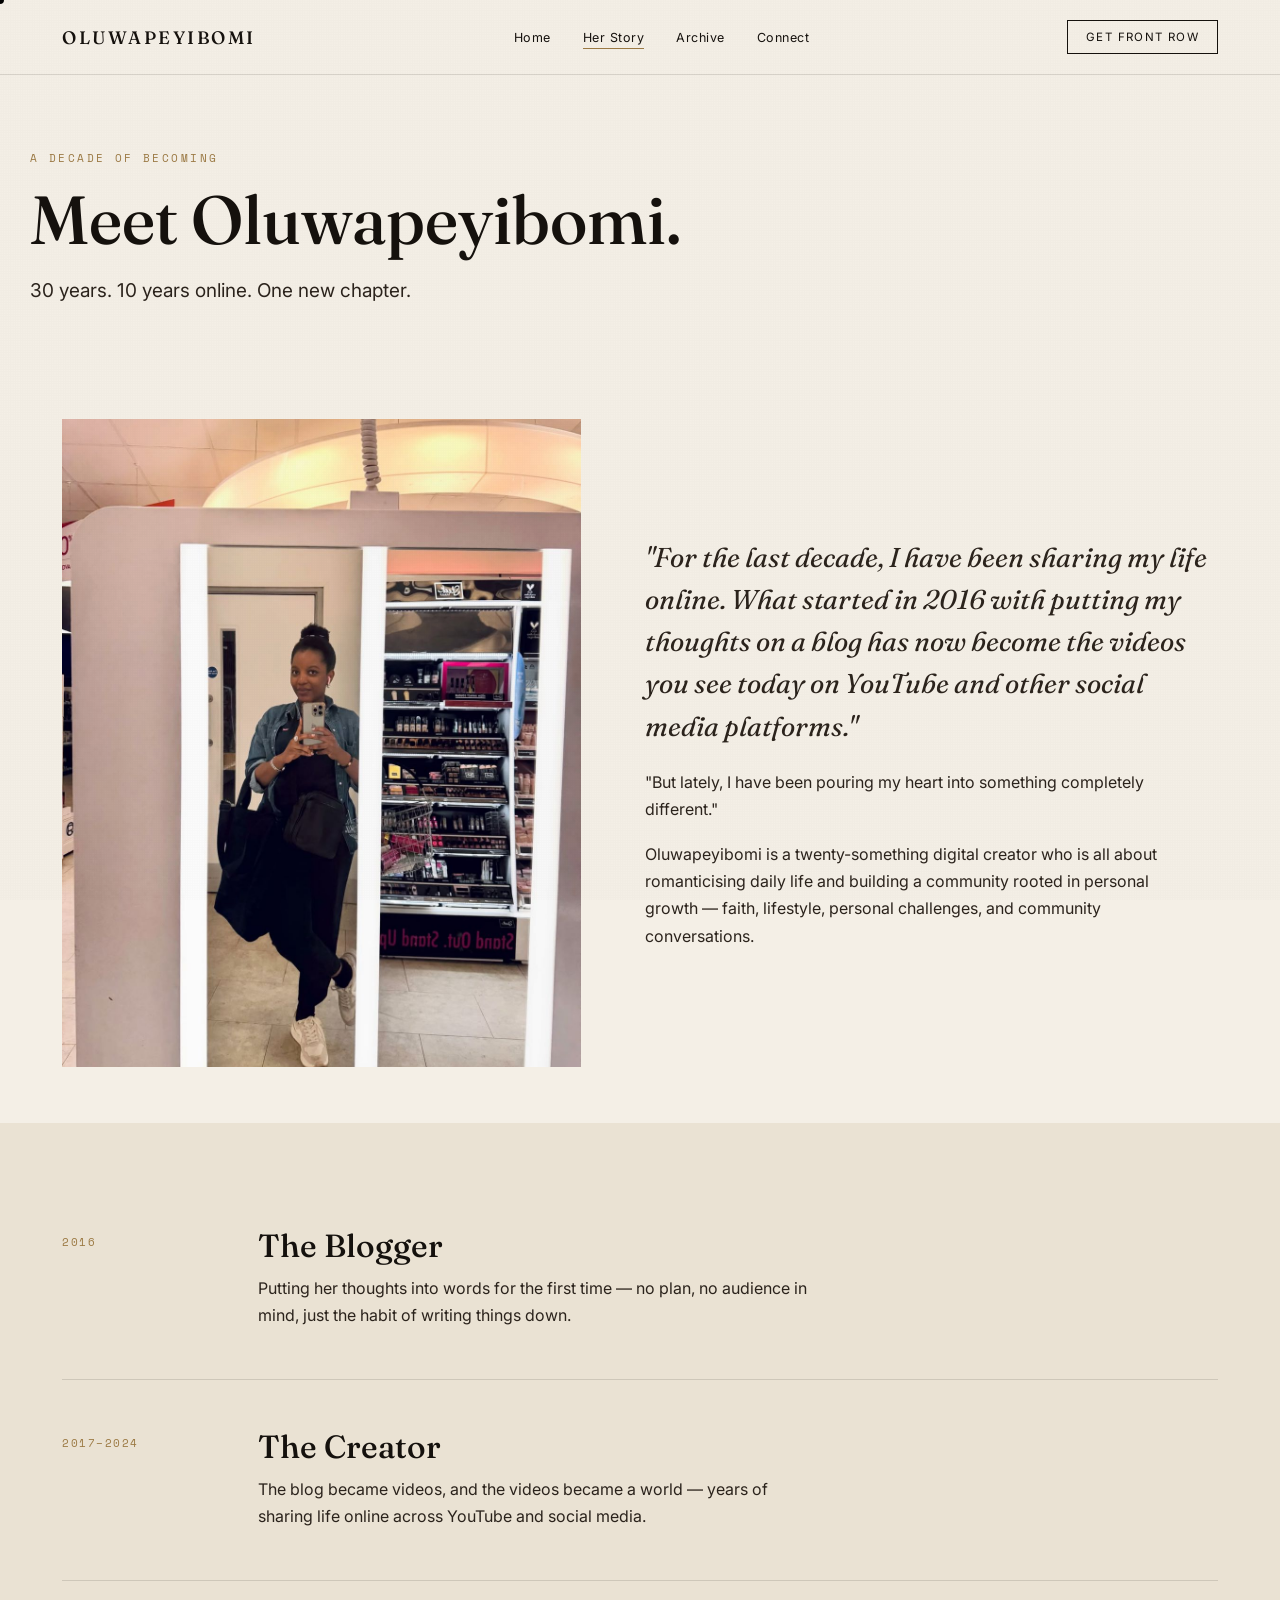
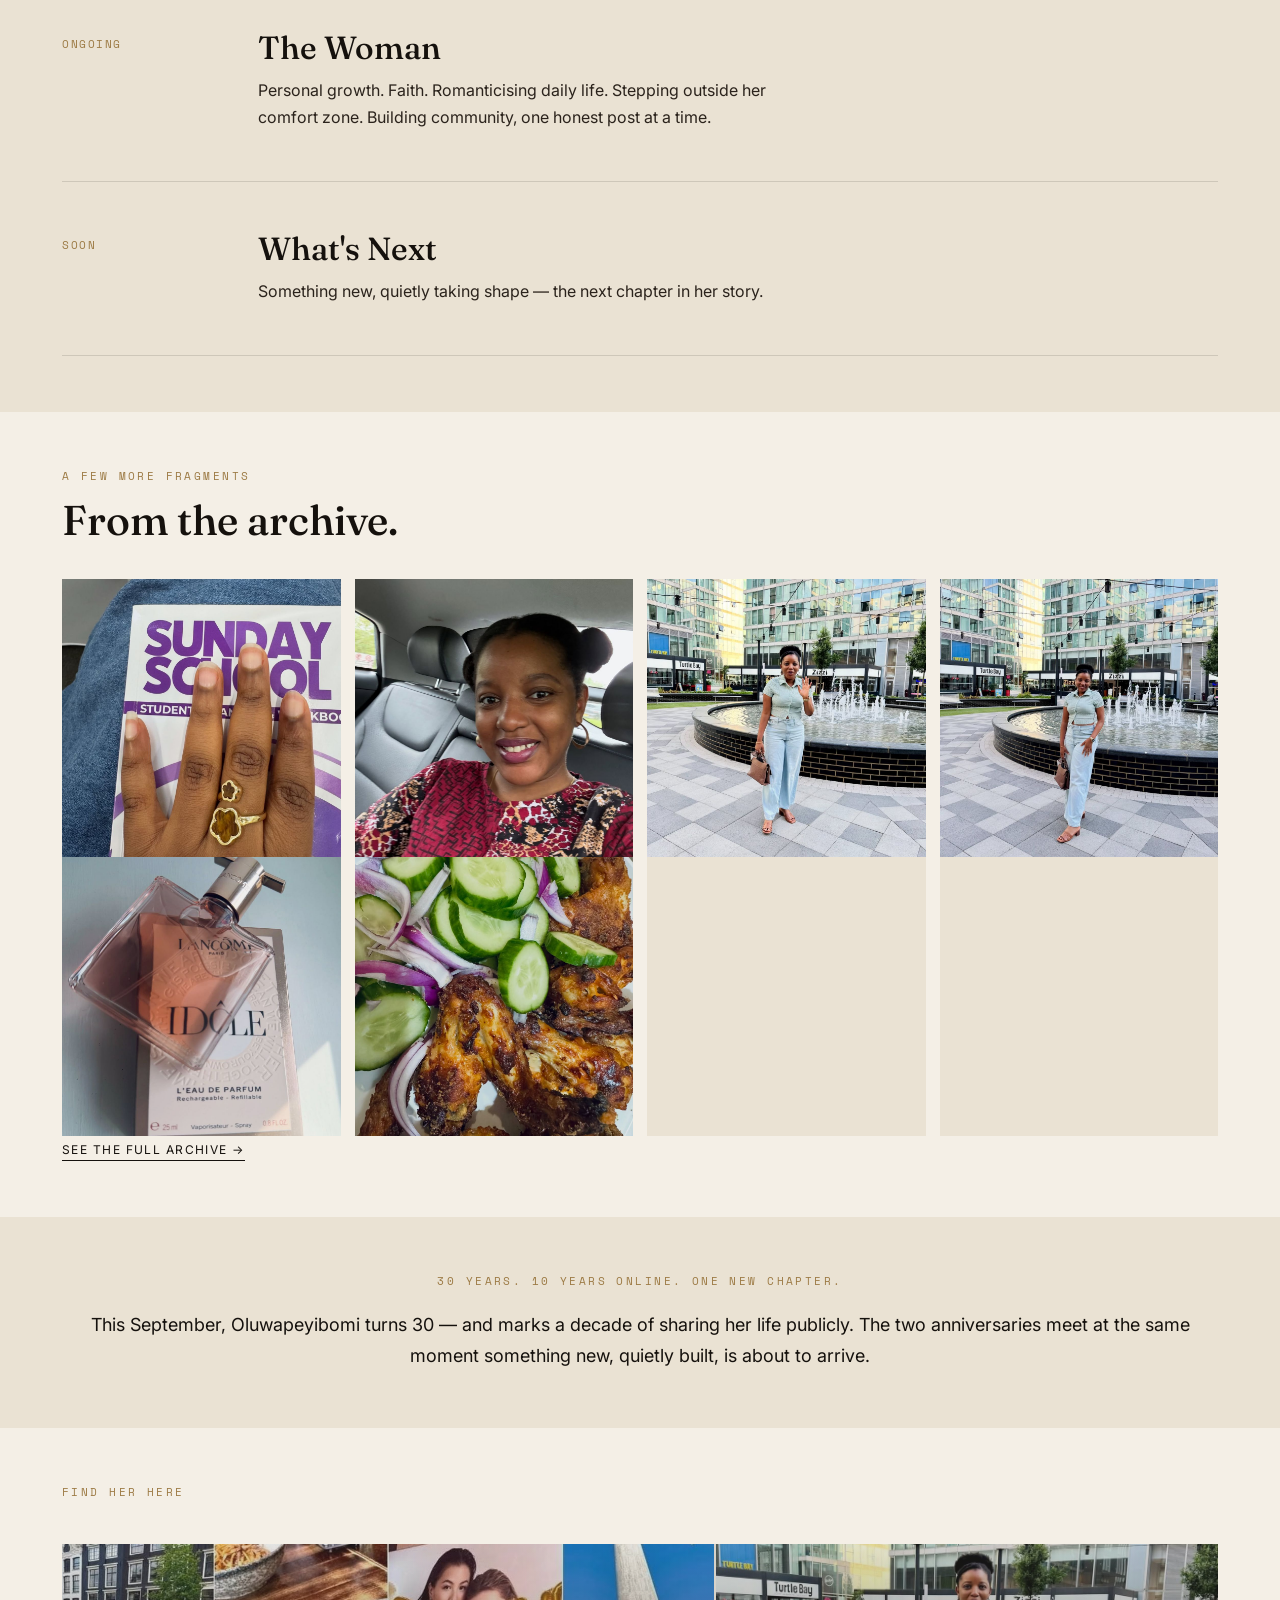
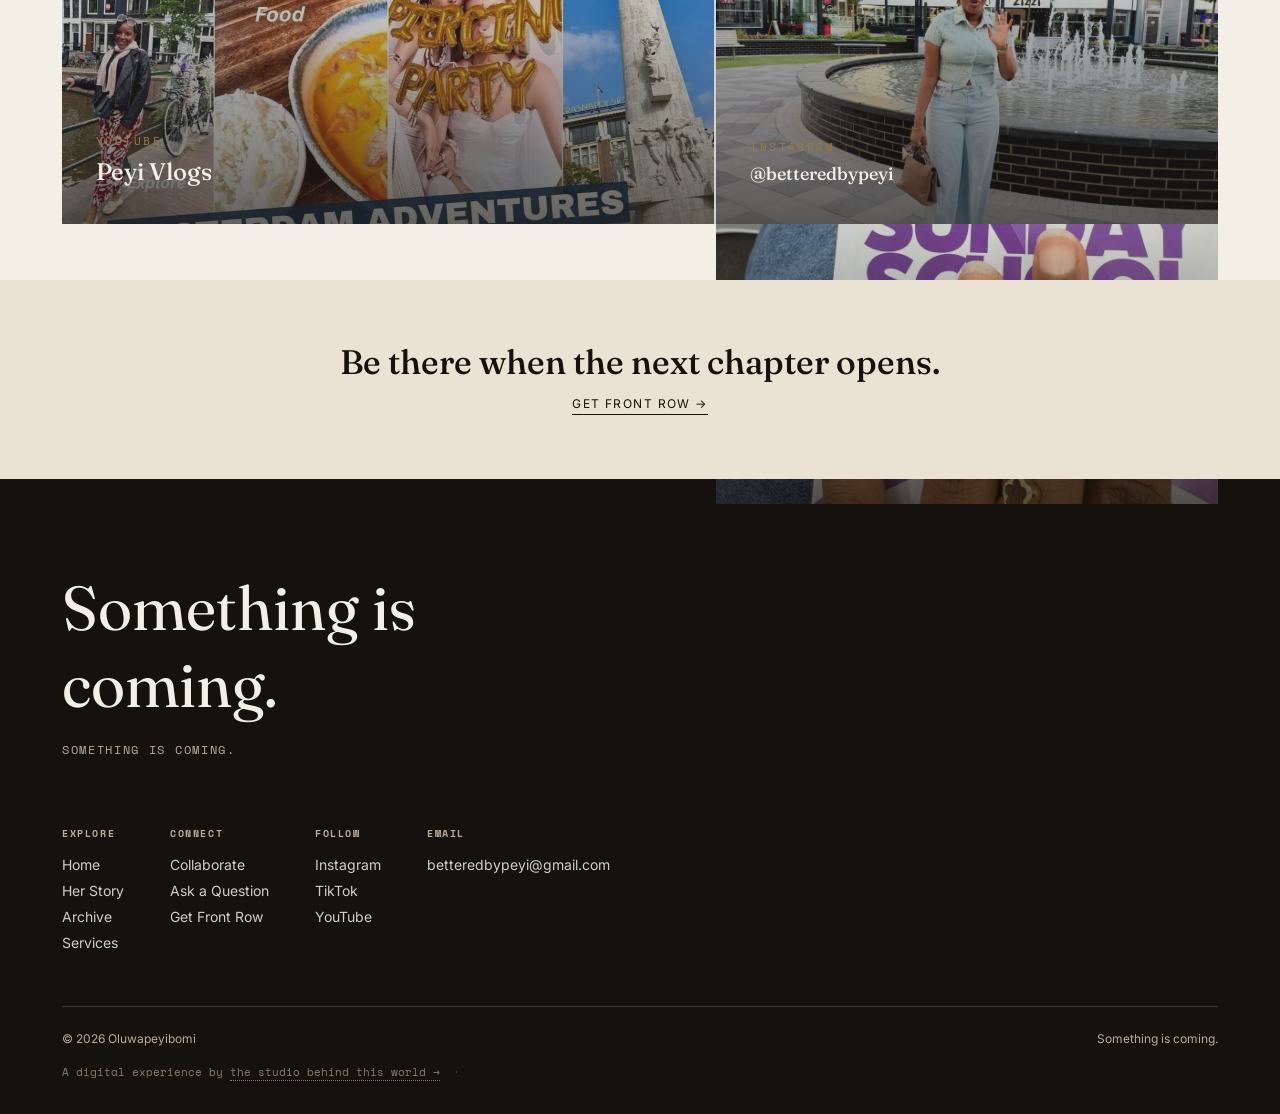
==== commit 23b08b93: "Initial site with CMS wired for all pages" ====
--- a/about.html
+++ b/about.html
@@ -14,6 +14,7 @@
 <link href="https://fonts.googleapis.com/css2?family=Fraunces:opsz,wght,ital@9..144,300..700,0..1&family=Inter:wght@300;400;500;600&family=Space+Mono:wght@400;700&display=swap" rel="stylesheet">
 <link rel="stylesheet" href="style.css">
 <script src="theme-loader.js" defer></script>
+<script src="content-loader.js" defer></script>
 </head>
 <body data-page="about">
 <a href="#main" class="skip-link">Skip to content</a>
@@ -52,35 +53,35 @@
 <main id="main">
 
   <div class="page-head container">
-    <div class="mono-label">A DECADE OF BECOMING</div>
-    <h1>Meet Oluwapeyibomi.</h1>
-    <p class="editorial-lede" style="margin-top:20px;">30 years. 10 years online. One new chapter.</p>
+    <div class="mono-label" data-cms="head_label">A DECADE OF BECOMING</div>
+    <h1 data-cms="head_heading">Meet Oluwapeyibomi.</h1>
+    <p class="editorial-lede" style="margin-top:20px;" data-cms="head_lede">30 years. 10 years online. One new chapter.</p>
   </div>
 
   <section class="section-tight" data-theme="light">
     <div class="container split reveal">
       <div class="pframe pframe-archive hoverable" data-lightbox-id="softlife-01" data-cursor="VIEW"><img src="images/full/softlife-01.jpg" loading="lazy" decoding="async" alt="IN JPEGS1-14 Not a morning person but trying to smile2-14 At my favourite heal…"></div>
       <div>
-        <p class="quiet-statement">"For the last decade, I have been sharing my life online. What started in 2016 with putting my thoughts on a blog has now become the videos you see today on YouTube and other social media platforms."</p>
-        <p style="margin-top:22px;color:var(--color-charcoal-softer);max-width:52ch;">"But lately, I have been pouring my heart into something completely different."</p>
-        <p style="margin-top:18px;color:var(--color-charcoal-softer);max-width:52ch;">Oluwapeyibomi is a twenty-something digital creator who is all about romanticising daily life and building a community rooted in personal growth &mdash; faith, lifestyle, personal challenges, and community conversations.</p>
+        <p class="quiet-statement" data-cms="quote1">"For the last decade, I have been sharing my life online. What started in 2016 with putting my thoughts on a blog has now become the videos you see today on YouTube and other social media platforms."</p>
+        <p style="margin-top:22px;color:var(--color-charcoal-softer);max-width:52ch;" data-cms="quote2">"But lately, I have been pouring my heart into something completely different."</p>
+        <p style="margin-top:18px;color:var(--color-charcoal-softer);max-width:52ch;" data-cms="bio_text">Oluwapeyibomi is a twenty-something digital creator who is all about romanticising daily life and building a community rooted in personal growth &mdash; faith, lifestyle, personal challenges, and community conversations.</p>
       </div>
     </div>
   </section>
 
   <section class="section-tight section-cream2" data-theme="light">
     <div class="container reveal">
-      <div class="narrative-row"><div class="narrative-tag">2016</div><div><h3>The Blogger</h3><p>Putting her thoughts into words for the first time &mdash; no plan, no audience in mind, just the habit of writing things down.</p></div></div>
-      <div class="narrative-row"><div class="narrative-tag">2017&ndash;2024</div><div><h3>The Creator</h3><p>The blog became videos, and the videos became a world &mdash; years of sharing life online across YouTube and social media.</p></div></div>
-      <div class="narrative-row"><div class="narrative-tag">ONGOING</div><div><h3>The Woman</h3><p>Personal growth. Faith. Romanticising daily life. Stepping outside her comfort zone. Building community, one honest post at a time.</p></div></div>
-      <div class="narrative-row"><div class="narrative-tag">Soon</div><div><h3>What's Next</h3><p>Something new, quietly taking shape &mdash; the next chapter in her story.</p></div></div>
+      <div class="narrative-row"><div class="narrative-tag" data-cms="timeline1_tag">2016</div><div><h3 data-cms="timeline1_title">The Blogger</h3><p data-cms="timeline1_text">Putting her thoughts into words for the first time &mdash; no plan, no audience in mind, just the habit of writing things down.</p></div></div>
+      <div class="narrative-row"><div class="narrative-tag" data-cms="timeline2_tag">2017&ndash;2024</div><div><h3 data-cms="timeline2_title">The Creator</h3><p data-cms="timeline2_text">The blog became videos, and the videos became a world &mdash; years of sharing life online across YouTube and social media.</p></div></div>
+      <div class="narrative-row"><div class="narrative-tag" data-cms="timeline3_tag">ONGOING</div><div><h3 data-cms="timeline3_title">The Woman</h3><p data-cms="timeline3_text">Personal growth. Faith. Romanticising daily life. Stepping outside her comfort zone. Building community, one honest post at a time.</p></div></div>
+      <div class="narrative-row"><div class="narrative-tag" data-cms="timeline4_tag">Soon</div><div><h3 data-cms="timeline4_title">What's Next</h3><p data-cms="timeline4_text">Something new, quietly taking shape &mdash; the next chapter in her story.</p></div></div>
     </div>
   </section>
 
   <section class="section-tight" data-theme="light">
     <div class="container reveal">
-      <div class="mono-label">A FEW MORE FRAGMENTS</div>
-      <h2 class="display-md" style="margin-top:14px;">From the archive.</h2>
+      <div class="mono-label" data-cms="fragments_label">A FEW MORE FRAGMENTS</div>
+      <h2 class="display-md" style="margin-top:14px;" data-cms="fragments_heading">From the archive.</h2>
       <div class="masonry" style="margin-top:36px;"><div class="pframe pframe-square hoverable" data-lightbox-id="softlife-03" data-cursor="VIEW"><img src="images/full/softlife-03.jpg" loading="lazy" decoding="async" alt="IN JPEGS1-14 Not a morning person but trying to smile2-14 At my favourite heal…"></div>
 <div class="pframe pframe-square hoverable" data-lightbox-id="softlife-04" data-cursor="VIEW"><img src="images/full/softlife-04.jpg" loading="lazy" decoding="async" alt="IN JPEGS1-14 Not a morning person but trying to smile2-14 At my favourite heal…"></div>
 <div class="pframe pframe-square hoverable" data-lightbox-id="softlife-05" data-cursor="VIEW"><img src="images/full/softlife-05.jpg" loading="lazy" decoding="async" alt="IN JPEGS1-14 Not a morning person but trying to smile2-14 At my favourite heal…"></div>
@@ -95,14 +96,14 @@
 
   <section class="section-tight section-cream2" data-theme="light">
     <div class="container center-block reveal">
-      <div class="mono-label">30 YEARS. 10 YEARS ONLINE. ONE NEW CHAPTER.</div>
-      <p style="margin-top:20px;font-size:18px;line-height:1.75;">This September, Oluwapeyibomi turns 30 &mdash; and marks a decade of sharing her life publicly. The two anniversaries meet at the same moment something new, quietly built, is about to arrive.</p>
+      <div class="mono-label" data-cms="milestone_label">30 YEARS. 10 YEARS ONLINE. ONE NEW CHAPTER.</div>
+      <p style="margin-top:20px;font-size:18px;line-height:1.75;" data-cms="milestone_text">This September, Oluwapeyibomi turns 30 &mdash; and marks a decade of sharing her life publicly. The two anniversaries meet at the same moment something new, quietly built, is about to arrive.</p>
     </div>
   </section>
 
   <section class="section-tight" data-theme="light">
     <div class="container reveal">
-      <div class="mono-label">FIND HER HERE</div>
+      <div class="mono-label" data-cms="find_label">FIND HER HERE</div>
       <div class="dw-grid">
         <a class="dw-cell" href="https://youtube.com/@peyivlogs" target="_blank" rel="noopener" style="min-height:280px;" data-cursor="WATCH"><img src="images/full/vlogs-01.jpg" alt="Peyi Vlogs"><div class="dw-cell-inner"><div class="mono-label">YOUTUBE</div><h3>Peyi Vlogs</h3></div></a>
         <div>
@@ -115,7 +116,7 @@
 
   <div class="cta-band section-cream2 reveal" data-theme="light">
     <div class="container-narrow">
-      <h3 class="display-md">Be there when the next chapter opens.</h3>
+      <h3 class="display-md" data-cms="cta_heading">Be there when the next chapter opens.</h3>
       <a href="waitlist.html" class="btn-ghost" data-transition>Get Front Row &rarr;</a>
     </div>
   </div>
